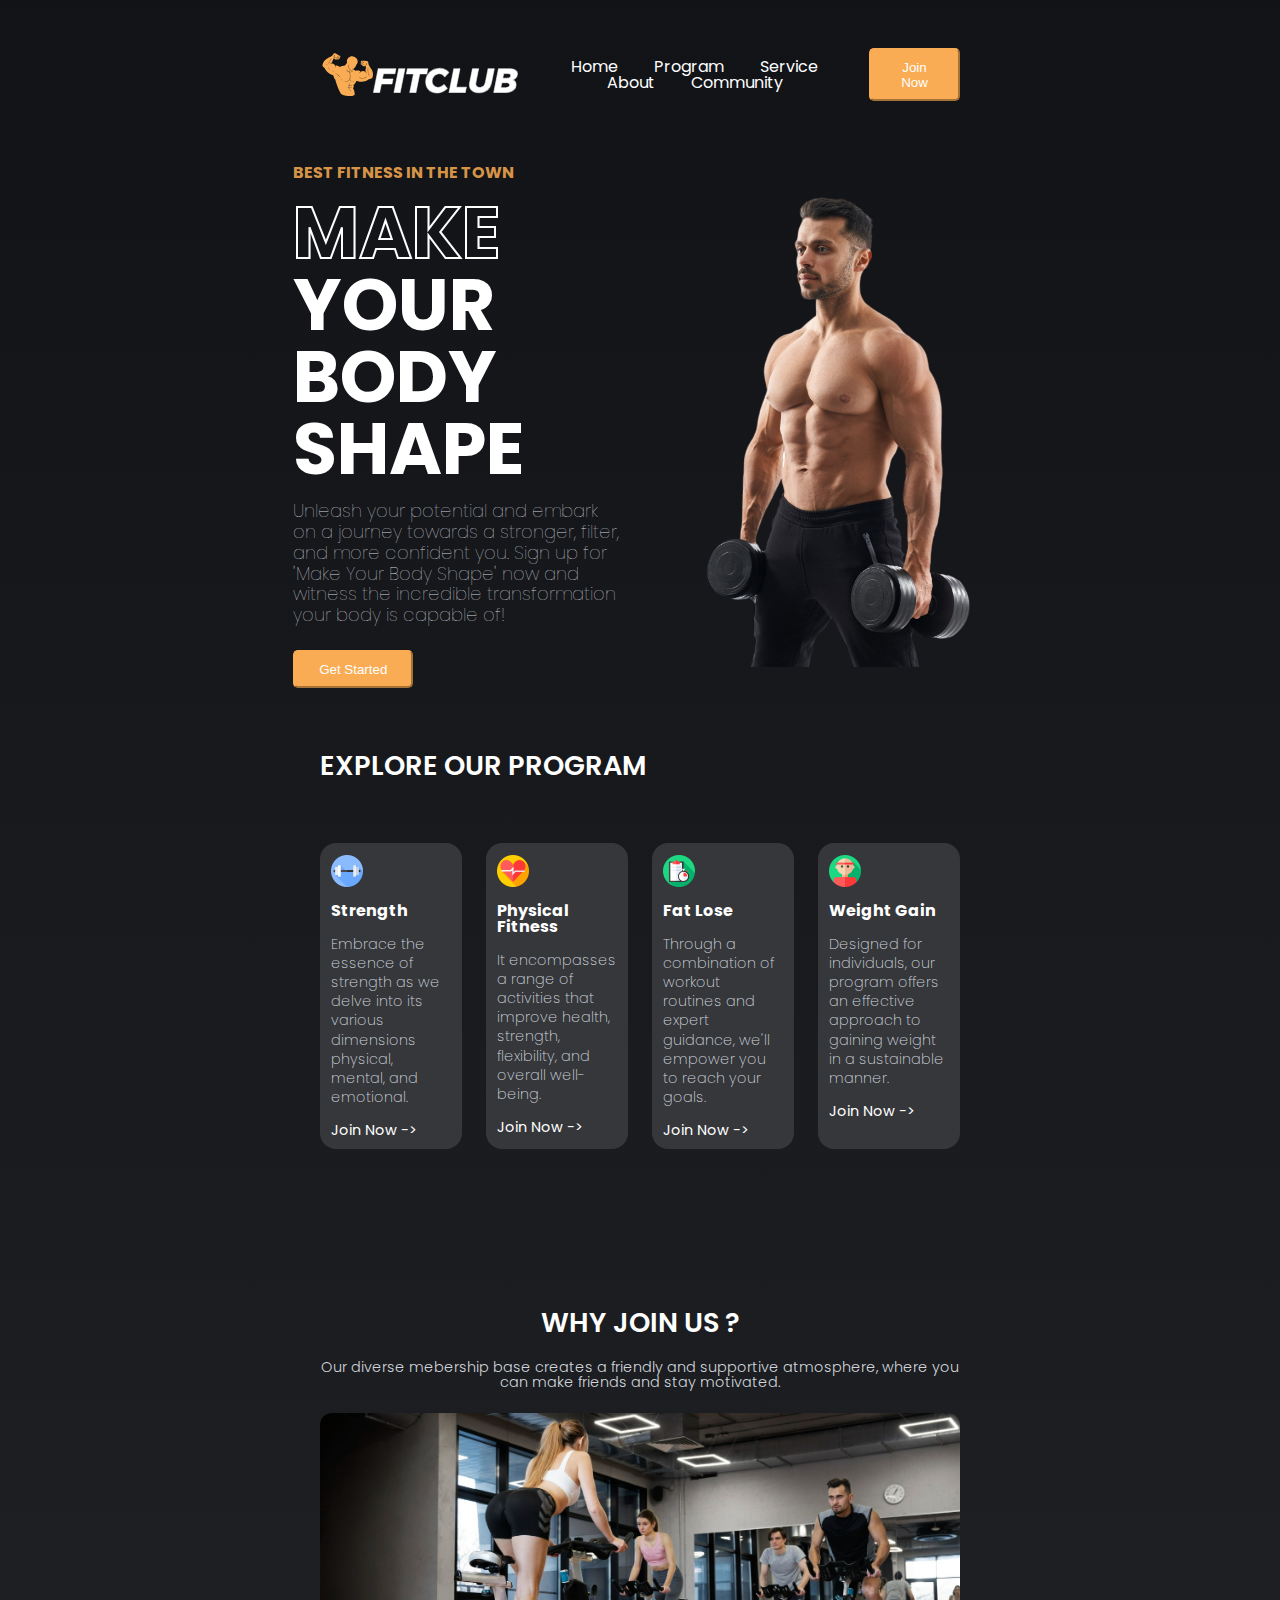
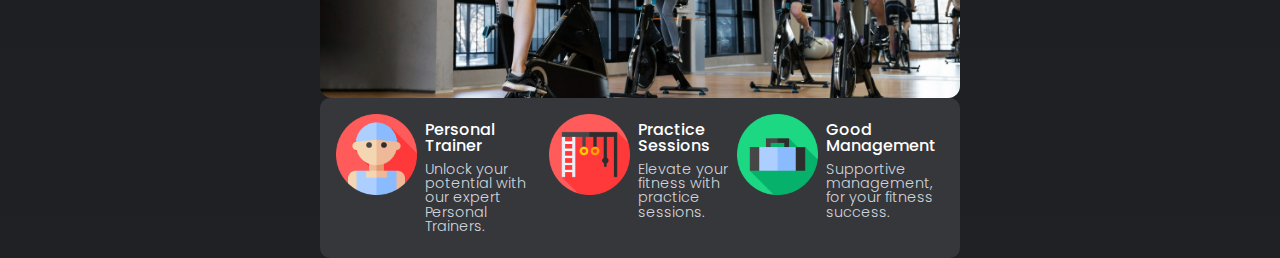
==== index.html @ cb07f909 "First Commit" ====
<!DOCTYPE html>
<html lang="pt-BR">
<head>
    <meta charset="UTF-8">
    <meta name="viewport" content="width=device-width, initial-scale=1.0">
    <title>FitClub</title>
    <link rel="stylesheet" href="style.css">
</head>
<body>
    <header class="cabecalho">

        <img src="./assets/logo.png" alt="logo" class="cabecalho__logo">
        <nav class="cabecalho__itens">
            <a href="#" class="cabecalho__itens__link">Home</a>
            <a href="#" class="cabecalho__itens__link">Program</a>
            <a href="#" class="cabecalho__itens__link">Service</a>
            <a href="#" class="cabecalho__itens__link">About</a>
            <a href="#" class="cabecalho__itens__link">Community</a>
        </nav>
        <button class="botao">Join Now</button>
    </header>
    <main class="conteudo">
        <section class="conteudo__principal">
            <div class="conteudo__principal__texto">
                <div class="conteudo__principal__texto__estilo">
                    <p id="texto__intro">BEST FITNESS IN THE TOWN</p>
                    <h1 id="texto__titulo"><strong>MAKE</strong> YOUR BODY SHAPE</h1>
                    <p id="texto__comum">Unleash your potential and embark on a journey towards a stronger,
                        filter, and more confident you. Sign up for 'Make Your Body Shape' now and witness the incredible transformation your body is capable of!
                    </p>
                </div>
                <button class="botao">Get Started</button>
            </div>
            <img src="./assets/header.png" alt="Atleta da FitClub" class="img__rapaz__halter">
        </section>
        
        <section class="conteudo__secundario">
            <h2>EXPLORE OUR PROGRAM</h2>
            <div class="conteudo__secundario__cards">
                <div class="conteudo__secundario__cards_div">
                    <img src="./assets/peso.png" alt="Supino Img" class="cards__imagens">
                    <p class="conteudo__titulo__card">
                        Strength
                    </p>
                    <p class="conteudo__texto__card">
                        Embrace the essence of strength as we delve into its various dimensions physical, mental, and emotional.
                    </p>
                    <p class="conteudo__texto__card__link">
                        Join Now ->
                    </p>
                </div>

                <div class="conteudo__secundario__cards_div">
                    <img src="./assets/coracao.png" alt="Cardio img" class="cards__imagens">
                    <p class="conteudo__titulo__card">
                        Physical Fitness
                    </p>
                    <p class="conteudo__texto__card">
                        It encompasses a range of activities that improve health, strength, flexibility, and overall well-being.
                    </p>
                    <p class="conteudo__texto__card__link">
                        Join Now ->
                    </p>
                </div>

                <div class="conteudo__secundario__cards_div">
                    <img src="./assets/treinamento.png" class="cards__imagens">
                    <p class="conteudo__titulo__card">
                        Fat Lose
                    </p>
                    <p class="conteudo__texto__card">
                        Through a combination of workout routines and expert guidance, we'll empower you to reach your goals.
                    </p>
                    <p class="conteudo__texto__card__link">
                        Join Now ->
                    </p> 
                </div>

                <div class="conteudo__secundario__cards_div">
                    <img src="./assets/atleta.png" class="cards__imagens">
                    <p class="conteudo__titulo__card">
                        Weight Gain
                    </p>
                    <p class="conteudo__texto__card">
                        Designed for individuals, our program offers an effective approach to gaining weight in a sustainable manner.
                    </p>
                    <p class="conteudo__texto__card__link">
                        Join Now ->
                    </p> 
                </div>
            </div>
        </section>

        <section class="conteudo__terciario">
            <div class="conteudo__terciario__secao1">
                <h3 id="conteudo__terciario__titulo">WHY JOIN US ?</h3>
                <p class="conteudo__terciario__texto">Our diverse mebership base creates a friendly and supportive atmosphere, where you can make friends and stay motivated.</p>
                <img src="./assets/join.jpg" alt="Imagem da academia" class="img__academia">
            </div>
            <div class="conteudo__terciario__secao2">
                
                
                <img src="./assets/profissional.png" class="conteudo__terciario__img">
                <span class="conteudo__terciario__subsecao">
                    <p class="conteudo__terciario__subtitulo">Personal Trainer</p>
                    <p class="conteudo__terciario__texto">Unlock your potential with our expert Personal Trainers.</p>
                </span>
                
                <img src="./assets/escalar.png"  class="conteudo__terciario__img">
                <span class="conteudo__terciario__subsecao">
                    <p class="conteudo__terciario__subtitulo">Practice Sessions</p>
                    <p class="conteudo__terciario__texto">Elevate your fitness with practice sessions.</p>
                </span>

                <img src="./assets/mochila.png"  class="conteudo__terciario__img">
                <span class="conteudo__terciario__subsecao">
                    <p class="conteudo__terciario__subtitulo">Good Management</p>
                    <p class="conteudo__terciario__texto">Supportive management, for your fitness success.</p>
                </span>
            </div>
        </section>
    </main>
    <footer></footer>
</body>
</html>
---- style.css ----
@import url(reset.css);
@import url('https://fonts.googleapis.com/css2?family=Poppins:wght@400;500;600;700&display=swap');

:root{
    --a:#d1d5db;
    --b:#ffffff;
    --c:#d79447;
    --d:#f9ac54;
    --e:#35373b;
    --f:#1f2125;
    --g:#111317;
}

.cabecalho {
    display: flex;
    align-items: center;
    text-align: center;
    justify-content: space-between;

    margin-top: 3rem;
}

.cabecalho__itens a{
    text-decoration: none;
}

.cabecalho__itens__link{
    color: #ffffff;
    padding: 1rem;
    text-align: center;
}

.botao {
    background:var(--d);
    padding: 0.6rem 1.5rem;
    color: var(--b);

    border-radius: 5px;
    border-color: var(--d);
    box-shadow: none;
}

.botao:hover {
    background: var(--c);
    cursor: pointer;
}

body {
    background: linear-gradient(#111317, #1f2125);
    background-repeat: no-repeat;
    margin: 0 20rem ;
    font-family: 'Poppins', sans-serif;
}

.conteudo__principal {
    margin-top: 10%;

    display: flex;
    align-items: center;
    justify-content:center;
}

#texto__intro{
    color: var(--c);
    font-weight: 700;
}

#texto__titulo {
    margin-right: 10rem;
    color:var(--b);
    font-weight: 700;
    font-size: 8vh;
}

#texto__comum {
    color:var(--a);

    font-size: 2vh;
    font-weight: 100;
    margin-right: 4rem;
    text-align: left;
    line-height: 1.3rem;

}

.conteudo__principal__texto__estilo {
    display: flex;
    flex-direction: column;
    gap:1rem;
    margin-bottom: 1.5rem;
}

.img__rapaz__halter{
    height: 30rem;
}

strong {
    color: transparent;
    -webkit-text-stroke-color: var(--b);
    -webkit-text-stroke-width: 2px;
}

.conteudo__secundario {
    margin-top: 10%;
}

h2 {
    color: var(--b);
    font-weight: 600;
    font-size: 1.7rem;
    margin-bottom: 4rem;
}

.conteudo__secundario__cards {
    color: var(--b);
    display: grid;
    grid-template-columns: repeat(4, 1fr);
    /*
    grid-template-columns: 25% 25% 25% 25%;*/
    gap: 1.5rem;

    
    margin-bottom: 10rem;
}

.conteudo__secundario__cards_div {
    background: var(--e);
    border-radius: 1rem;
    padding: 0.7rem;

    display: flex;
    flex-direction: column;
    justify-content: left;
    text-align: left;
    gap: 1rem;
}

.conteudo__titulo__card {
    font-weight: 700;
}

.conteudo__texto__card {
    font-weight: 200;
    color: var(--a);
    font-size: 0.9rem;

    line-height: 1.2rem;
}

.conteudo__texto__card__link {
    color: var(--b);
    font-weight: 400;
    font-size: 0.9rem;
}

.cards__imagens {
    height: 2rem;
    width: 2rem;
}

.conteudo__secundario__cards_div:hover {
    border: 2px solid var(--d);
}

.conteudo__texto__card__link:hover {
    color: var(--d);
    cursor: pointer;
}

.conteudo__terciario__secao1 {
    display: flex;
    flex-direction: column;
    align-items: center;
    text-align: center;
    gap: 1.5rem;
}

#conteudo__terciario__titulo {
    color: var(--b);
    font-weight: 600;
    font-size: 1.7rem;
}

.conteudo__terciario__texto {
    color: var(--a);
    font-weight: 300;
    font-size: 0.9rem;
}

.img__academia {
    max-width: 100%;
    border-radius: 12px;
}

.conteudo__terciario__subtitulo {
    font-weight: 500;
    color: var(--b);
}

.conteudo__terciario__secao2 {
    background: var(--e);
    padding: 1rem;
    border-radius: 10px;
    display: flex;
}

.conteudo__terciario__subsecao {
    display: flex;
    flex-direction: column;
    gap: 0.5rem;
    margin: 0.5rem;
}

.conteudo__terciario__img {
    height: 9vh;
    width: 9vh;

}
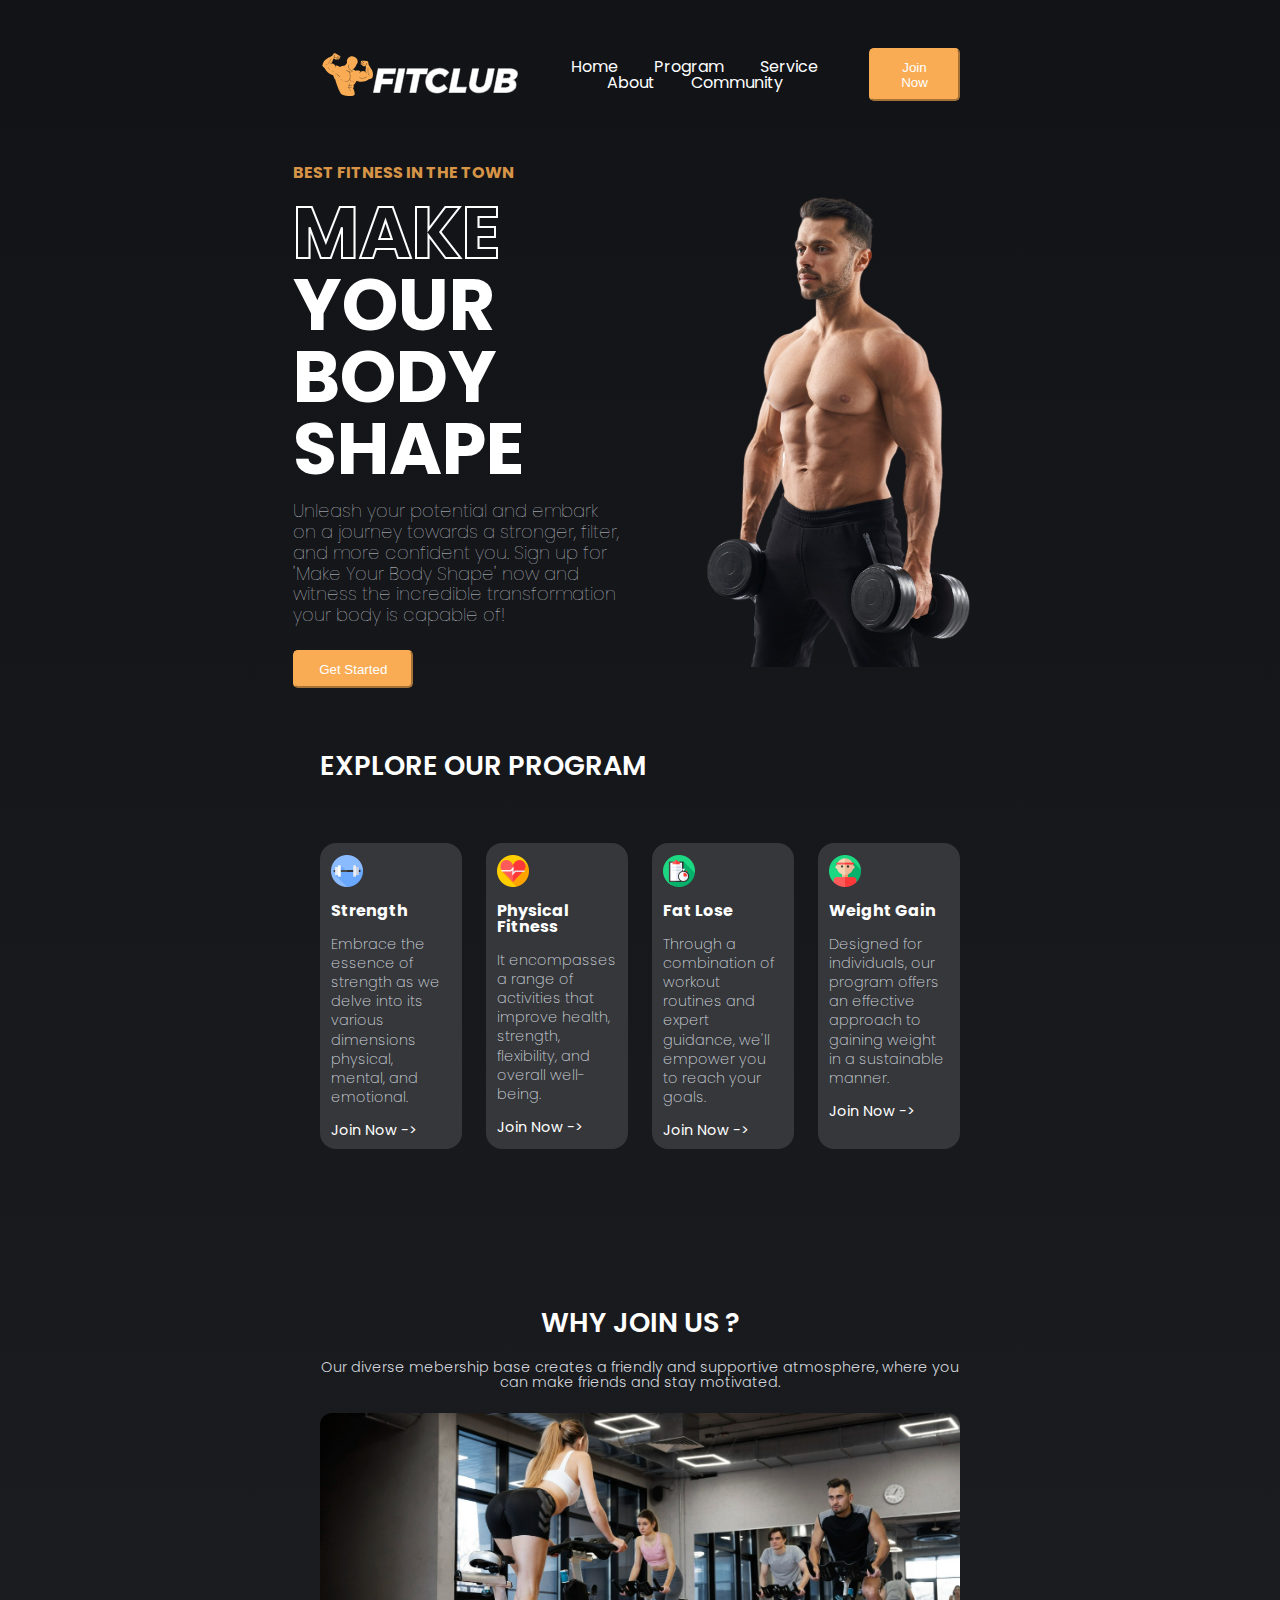
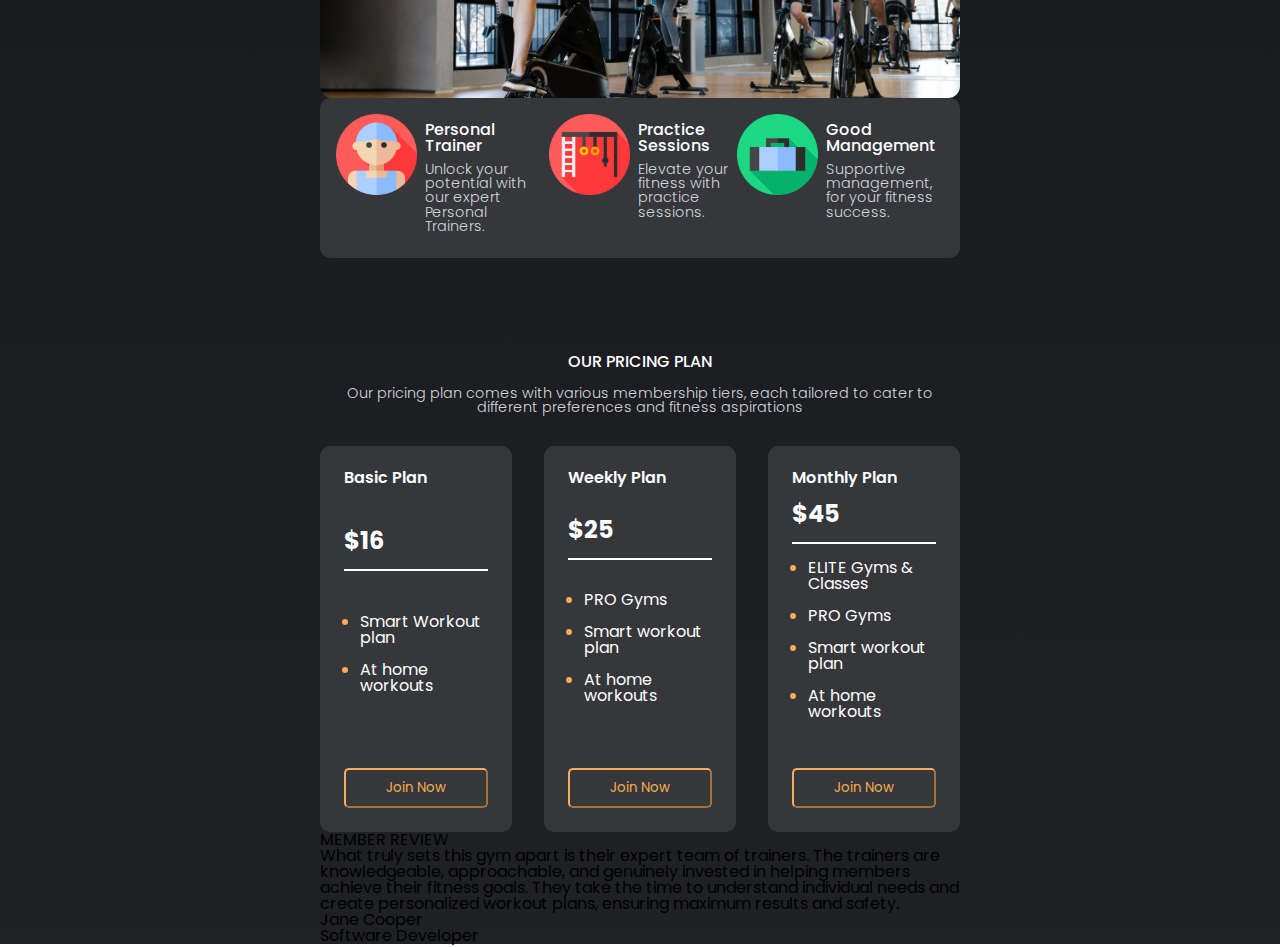
==== commit cf3f7fb4: "Criação do conteúdo quartenário" ====
--- a/index.html
+++ b/index.html
@@ -119,6 +119,59 @@
                 </span>
             </div>
         </section>
+
+        <section class="conteudo__quartenario">
+            <div class="conteudo__quartenario__secao">
+                <h4 id="conteudo__quartenario__subtitulo">OUR PRICING PLAN</h4>
+                <p class="conteudo__terciario__texto">Our pricing plan comes with various membership tiers, each tailored to cater to different preferences and fitness aspirations</p>
+            </div>
+            <div class="conteudo__quartenario__cards">
+                <span class="quartenario__cards">
+                    <p class="quartenario__cards__titulo">Basic Plan</p>
+                    <p class="quartenario__cards__valor">$16</p>
+                    <ul class="quartenario__cards__lista">
+                        <li>Smart Workout plan</li>
+                        <li>At home workouts</li>
+                    </ul>
+                    <button class="botao__quartenario">Join Now</button>
+                </span>
+
+                <span class="quartenario__cards">
+                    <p class="quartenario__cards__titulo">Weekly Plan</p>
+                    <p class="quartenario__cards__valor">$25</p>
+                    
+                    <ul class="quartenario__cards__lista">
+                        <li>PRO Gyms</li>
+                        <li>Smart workout plan</li>
+                        <li>At home workouts</li>
+                    </ul>
+                    <button class="botao__quartenario">Join Now</button>
+                </span>
+
+                <span class="quartenario__cards">
+                    <p class="quartenario__cards__titulo">Monthly Plan</p>
+                    <p class="quartenario__cards__valor">$45</p>
+                    
+                    <ul class="quartenario__cards__lista">
+                        <li>ELITE Gyms & Classes</li>
+                        <li>PRO Gyms</li>
+                        <li>Smart workout plan</li>
+                        <li>At home workouts</li>
+                    </ul>
+                    <button class="botao__quartenario">Join Now</button>
+                </span>
+            </div>
+        </section>
+
+        <section class="conteudo__avaliacao">
+            <p class="conteudo__avaliacao__titulo">MEMBER REVIEW</p>
+            <p class='conteudo__avaliacao__texto'>What truly sets this gym apart is their expert team of trainers. The trainers are knowledgeable, approachable, and genuinely invested in helping members achieve their fitness goals. They take the time to understand individual needs and create personalized workout plans, ensuring maximum results and safety.</p>
+            <!--ESTRELAS-->
+            <div>
+                <p>Jane Cooper</p>
+                <p>Software Developer</p>
+            </div>
+        </section>
     </main>
     <footer></footer>
 </body>
--- a/style.css
+++ b/style.css
@@ -1,6 +1,10 @@
 @import url(reset.css);
 @import url('https://fonts.googleapis.com/css2?family=Poppins:wght@400;500;600;700&display=swap');
 
+* {
+    scrollbar-width: thin;
+    scrollbar-color: rgb(98, 98, 111) rgb(64, 60, 52);
+}
 :root{
     --a:#d1d5db;
     --b:#ffffff;
@@ -30,6 +34,10 @@
     text-align: center;
 }
 
+.cabecalho__itens__link:hover {
+    color: var(--d);
+}
+
 .botao {
     background:var(--d);
     padding: 0.6rem 1.5rem;
@@ -50,6 +58,7 @@
     background-repeat: no-repeat;
     margin: 0 20rem ;
     font-family: 'Poppins', sans-serif;
+
 }
 
 .conteudo__principal {
@@ -215,4 +224,94 @@
     height: 9vh;
     width: 9vh;
 
-}+}
+
+
+.conteudo__quartenario__secao {
+    display: flex;
+    flex-direction: column;
+    align-items: center;
+    text-align: center;
+    gap: 1rem;
+
+    margin: 6rem 0 2rem 0;
+
+    box-sizing: border-box;
+}
+
+#conteudo__quartenario__subtitulo {
+    font-weight: 500;
+    color: var(--b);
+}
+
+.conteudo__quartenario__cards {
+    color: var(--b);
+
+    display: grid;
+    grid-template-columns: repeat(3, 1fr);
+    gap: 2rem;
+}
+
+.quartenario__cards {
+    background: var(--e);
+    padding: 1.5rem;
+    border-radius: 10px;
+
+    display: flex;
+    flex-direction: column;
+    align-items: left;
+    text-align: left;
+    justify-content: space-between;
+    gap: 1rem;
+}
+
+.quartenario__cards__titulo {
+    font-weight: 600;
+}
+
+.quartenario__cards__valor {
+    font-size: 1.5rem;
+    font-weight: 700;
+
+    padding-bottom: 1rem;
+    border-bottom: 2px solid white;
+}
+
+.quartenario__cards__lista {
+    display: flex;
+    flex-direction: column;
+    gap: 1rem;
+    list-style-type: disc;
+    
+    margin-left: 1rem;
+    text-align: left;
+    
+}
+
+li::marker{
+    color: var(--d);
+}
+
+.quartenario__cards:hover{
+    border: 2px solid var(--d);
+}
+
+.botao__quartenario {
+    width: 100%;
+    background: transparent;
+    
+    border-color: var(--d);
+    padding: 0.5rem 1rem;
+
+    margin-top: 2rem;
+    border-radius: 5px;
+    color: var(--d);
+    font-family: 'Poppins', sans-serif;
+}
+
+.botao__quartenario {
+    cursor: pointer;
+    background: var(--e);
+}
+
+  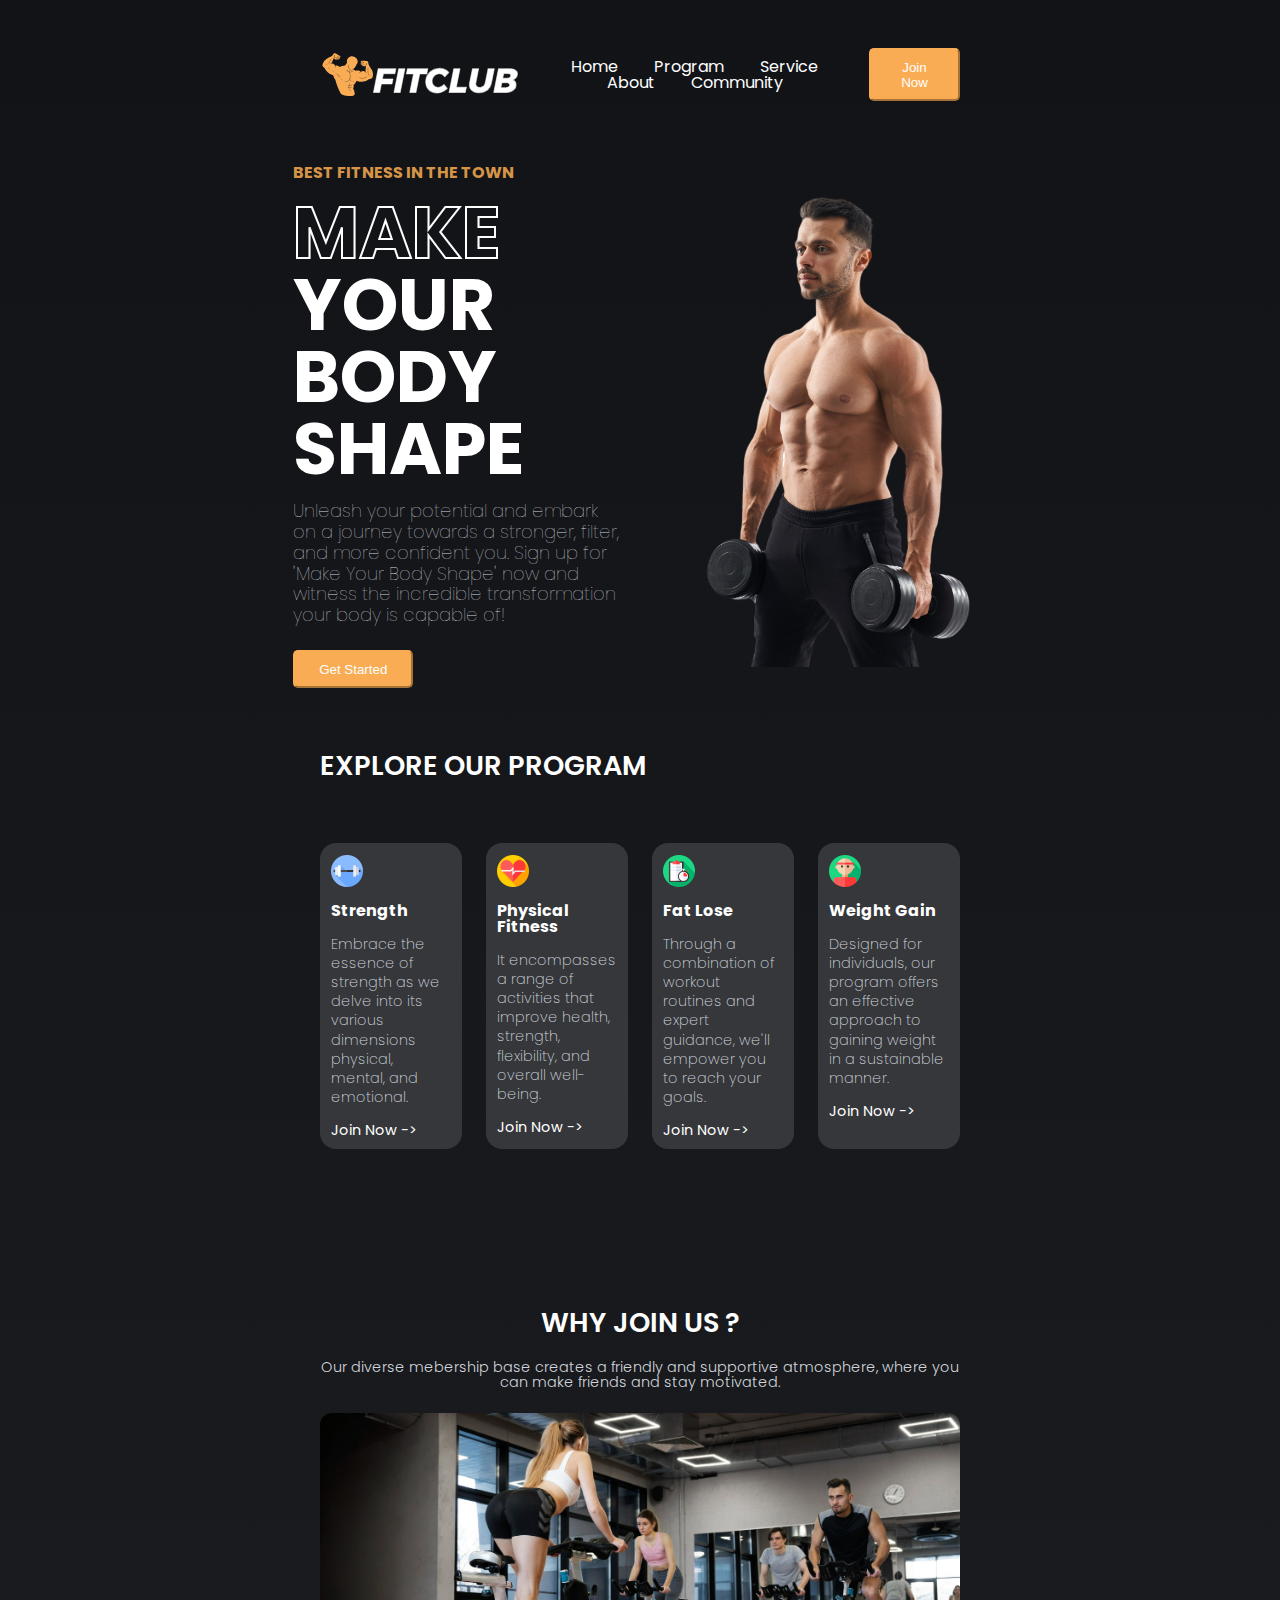
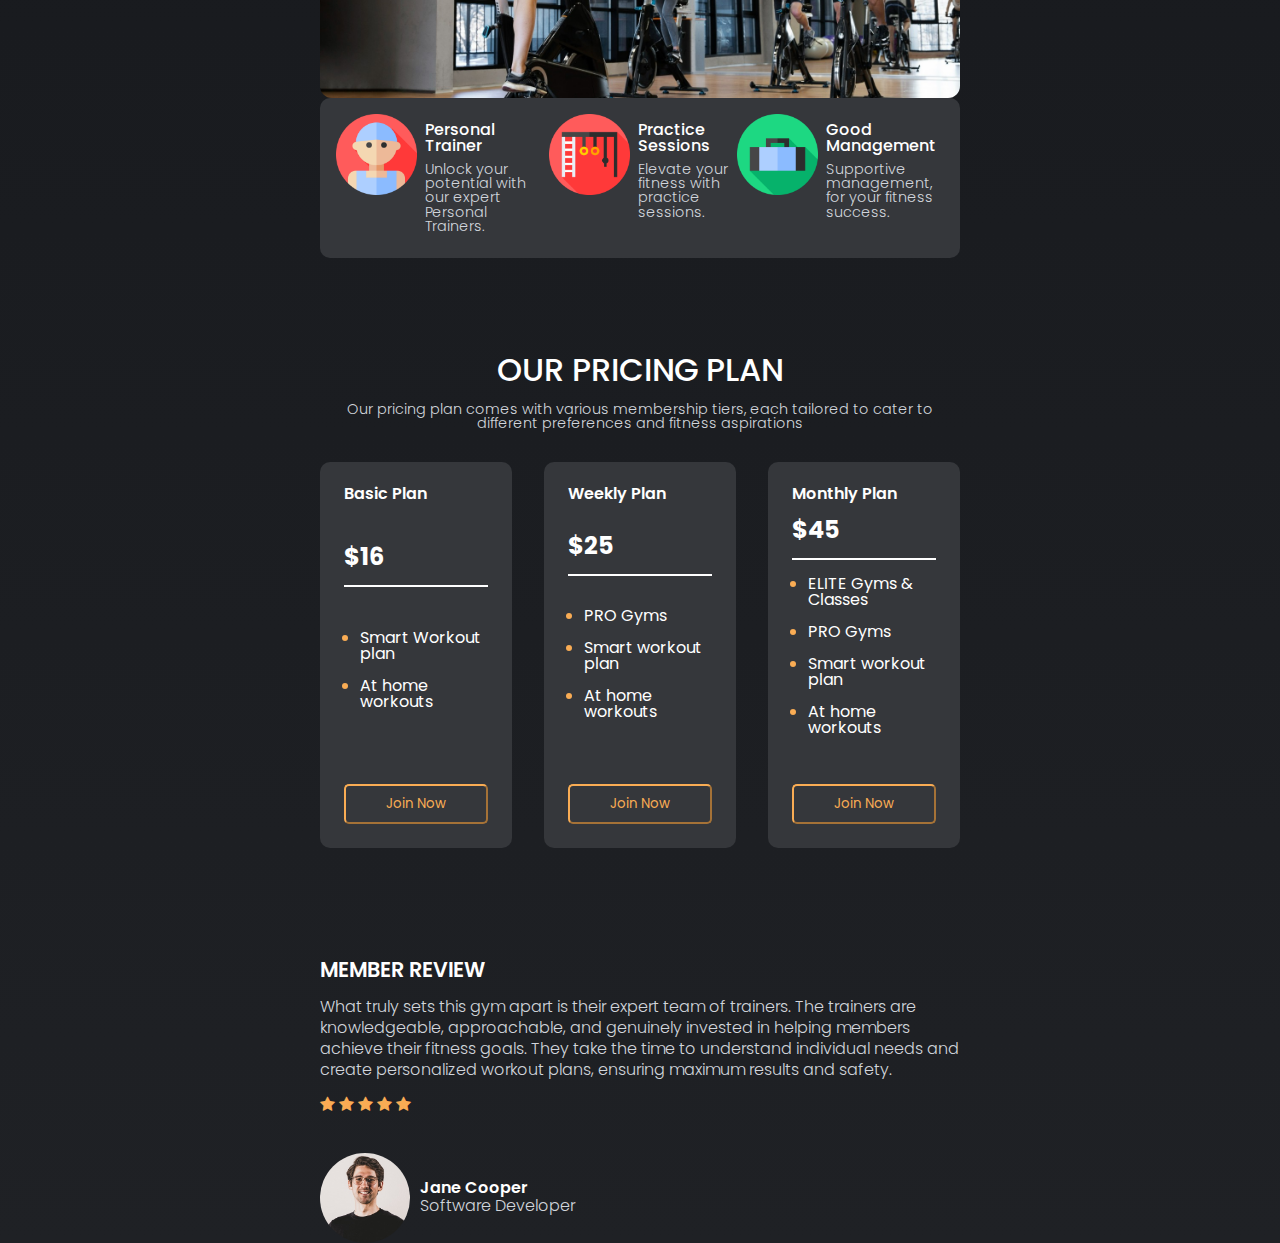
==== commit 177cfd48: "Adicionando a seção de Avaliação" ====
--- a/index.html
+++ b/index.html
@@ -5,6 +5,7 @@
     <meta name="viewport" content="width=device-width, initial-scale=1.0">
     <title>FitClub</title>
     <link rel="stylesheet" href="style.css">
+    <link rel="stylesheet" href="https://cdnjs.cloudflare.com/ajax/libs/font-awesome/4.7.0/css/font-awesome.min.css">
 </head>
 <body>
     <header class="cabecalho">
@@ -164,12 +165,23 @@
         </section>
 
         <section class="conteudo__avaliacao">
-            <p class="conteudo__avaliacao__titulo">MEMBER REVIEW</p>
+            <p id="conteudo__avaliacao__titulo">MEMBER REVIEW</p>
             <p class='conteudo__avaliacao__texto'>What truly sets this gym apart is their expert team of trainers. The trainers are knowledgeable, approachable, and genuinely invested in helping members achieve their fitness goals. They take the time to understand individual needs and create personalized workout plans, ensuring maximum results and safety.</p>
-            <!--ESTRELAS-->
             <div>
-                <p>Jane Cooper</p>
-                <p>Software Developer</p>
+                <span class="fa fa-star checked"></span>
+                <span class="fa fa-star checked"></span>
+                <span class="fa fa-star checked"></span>
+                <span class="fa fa-star checked"></span>
+                <span class="fa fa-star checked"></span>
+            </div>
+            <div class="conteudo__avaliacao__div">
+                <div class="circle">
+                    <img src="./assets/member.jpg" alt="Comentário de um membro" class="imagem__avaliacao">
+                  </div>
+                <span>
+                    <p id="usuario__avaliacao">Jane Cooper</p>
+                    <p class='conteudo__avaliacao__texto'>Software Developer</p>
+                </span>
             </div>
         </section>
     </main>
--- a/style.css
+++ b/style.css
@@ -242,6 +242,7 @@
 #conteudo__quartenario__subtitulo {
     font-weight: 500;
     color: var(--b);
+    font-size: 2rem;
 }
 
 .conteudo__quartenario__cards {
@@ -314,4 +315,56 @@
     background: var(--e);
 }
 
-  +.conteudo__avaliacao {
+    display: flex;
+    flex-direction: column;
+    align-items: left;
+    
+    gap: 1rem;
+
+    margin-top: 7rem;
+}
+
+#conteudo__avaliacao__titulo {
+    color: var(--b);
+    font-weight: 600;
+    font-size: 1.3rem;
+}
+
+.conteudo__avaliacao__texto {
+    color: var(--a);
+    font-weight: 300;
+    line-height: 1.3rem;
+}
+
+.conteudo__avaliacao__div {
+    display: flex;
+    align-items: center;
+    gap: 10px;
+
+    margin-top: 1.5rem;
+}
+
+.circle {
+    border-radius: 50%;
+    width: 10vh;
+    height: 10vh;
+    overflow: hidden;
+    position: relative;
+  }
+  
+.circle img {
+    position: absolute;
+    bottom: 0;
+    width: 100%;
+  }
+
+#usuario__avaliacao {
+    font-weight: 600;
+    color: var(--b);
+  }
+
+.checked {
+    color: var(--d);
+    
+  }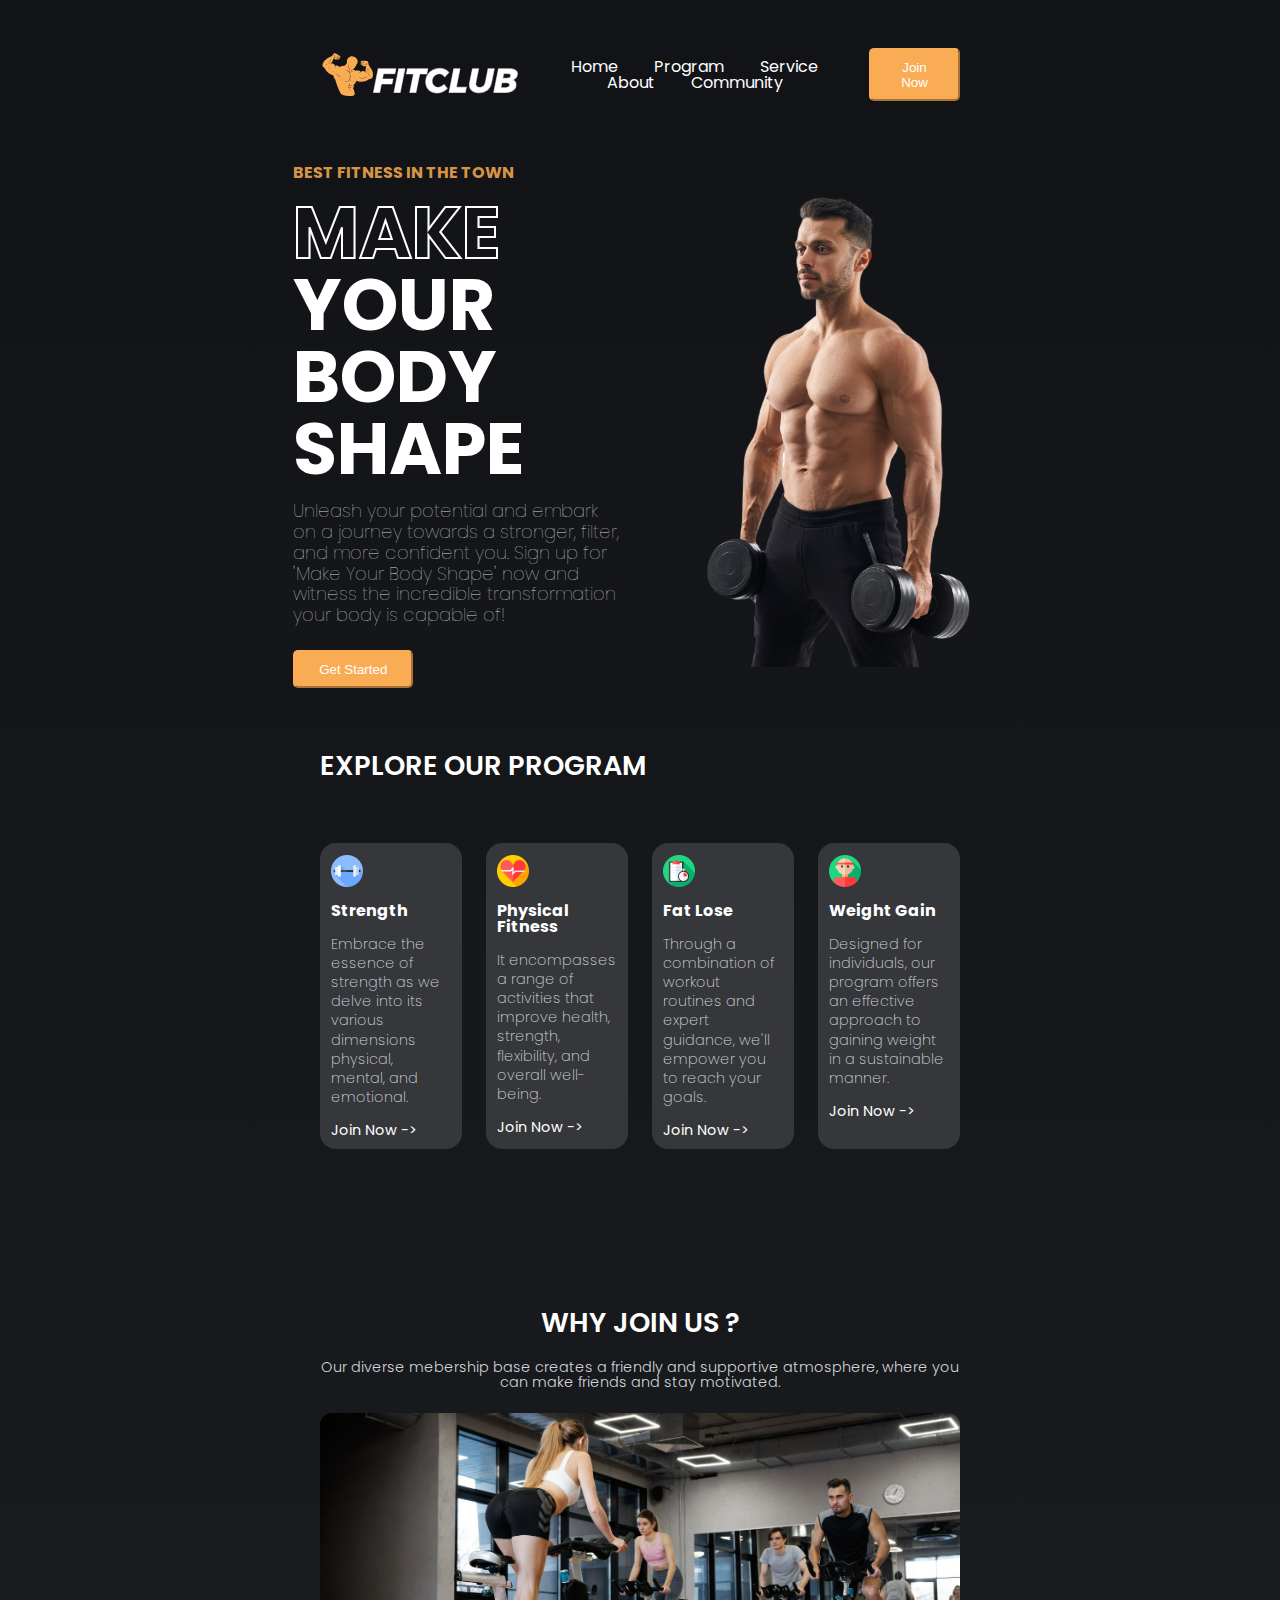
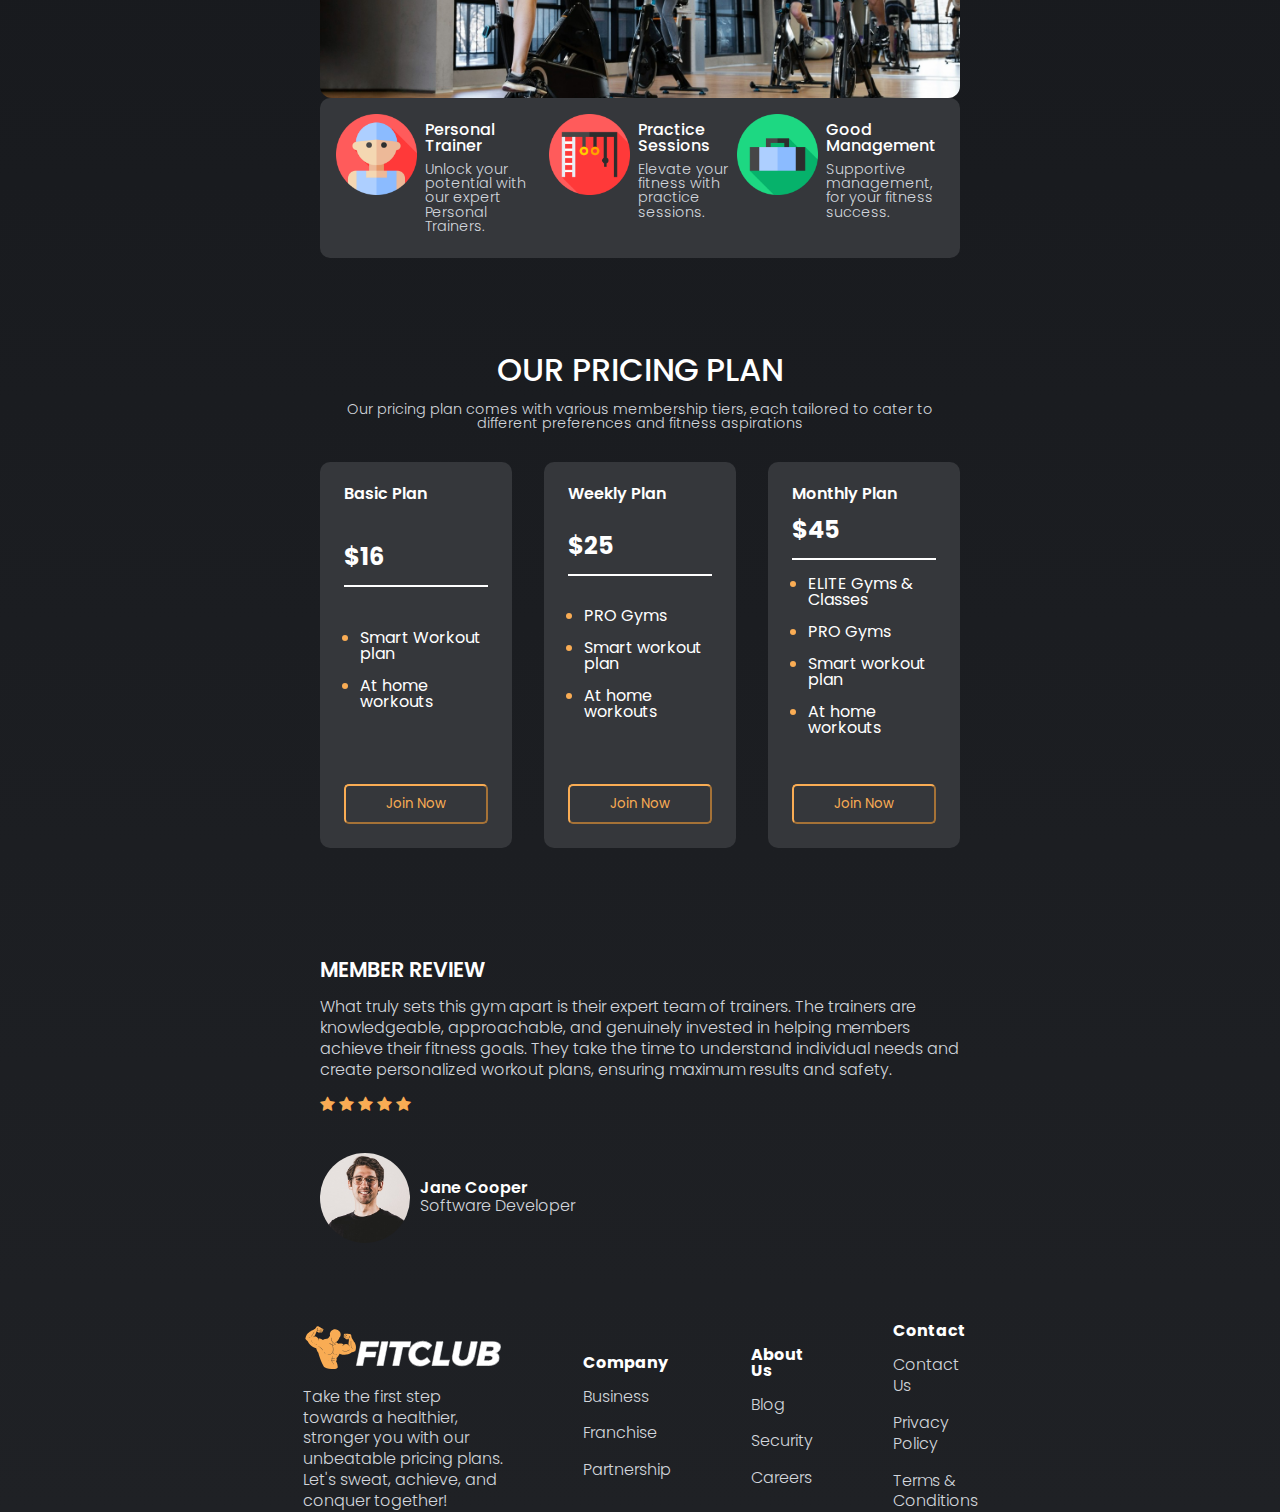
==== commit 21b3245c: "Criação do rodapé" ====
--- a/index.html
+++ b/index.html
@@ -185,6 +185,35 @@
             </div>
         </section>
     </main>
-    <footer></footer>
+    <footer class="rodape">
+        <div class="rodape__secao">
+            <img src="./assets/logo.png" alt="Logo da FitClub">
+            <p class="rodape__texto">Take the first step towards a healthier, stronger you with our unbeatable pricing plans. Let's sweat, achieve, and conquer together!</p>
+        </div>
+        <div class="rodape__secao">
+            <p class="rodape__titulo">Company</p>
+            <nav class="rodape__texto">
+                <a href="#">Business</a>
+                <a href="#">Franchise</a>
+                <a href="#">Partnership</a>
+            </nav>
+        </div>
+        <div class="rodape__secao">
+            <p class="rodape__titulo">About Us</p>
+            <nav class="rodape__texto">
+                <a href="#">Blog</a>
+                <a href="#">Security</a>
+                <a href="#">Careers</a>
+            </nav>
+        </div>
+        <div class="rodape__secao">
+            <p class="rodape__titulo">Contact</p>
+            <nav class="rodape__texto">
+                <a href="#">Contact Us</a>
+                <a href="#">Privacy Policy</a>
+                <a href="#">Terms & Conditions</a>
+            </nav>
+        </div>
+    </footer>
 </body>
 </html>--- a/style.css
+++ b/style.css
@@ -367,4 +367,43 @@
 .checked {
     color: var(--d);
     
-  }+  }
+
+
+.rodape {
+    margin-top: 5rem;
+    width: 100%;
+    
+    display: grid;
+    grid-template-columns: repeat(4, 1fr);
+    align-items: center;
+    justify-content: center;
+    gap: 5rem;
+}
+
+.rodape__secao {
+    display: flex;
+    flex-direction: column;
+    gap: 1rem;
+}
+
+.rodape__titulo {
+    color: var(--b);
+    font-weight: 700;
+}
+
+.rodape__texto {
+    color: var(--a);
+    font-weight: 300;
+    line-height: 1.3rem;
+
+    display: flex;
+    flex-direction: column;
+    gap: 1rem;
+}
+
+.rodape__texto a {
+    text-decoration: none;
+    color: var(--a);
+    font-weight: 300;
+}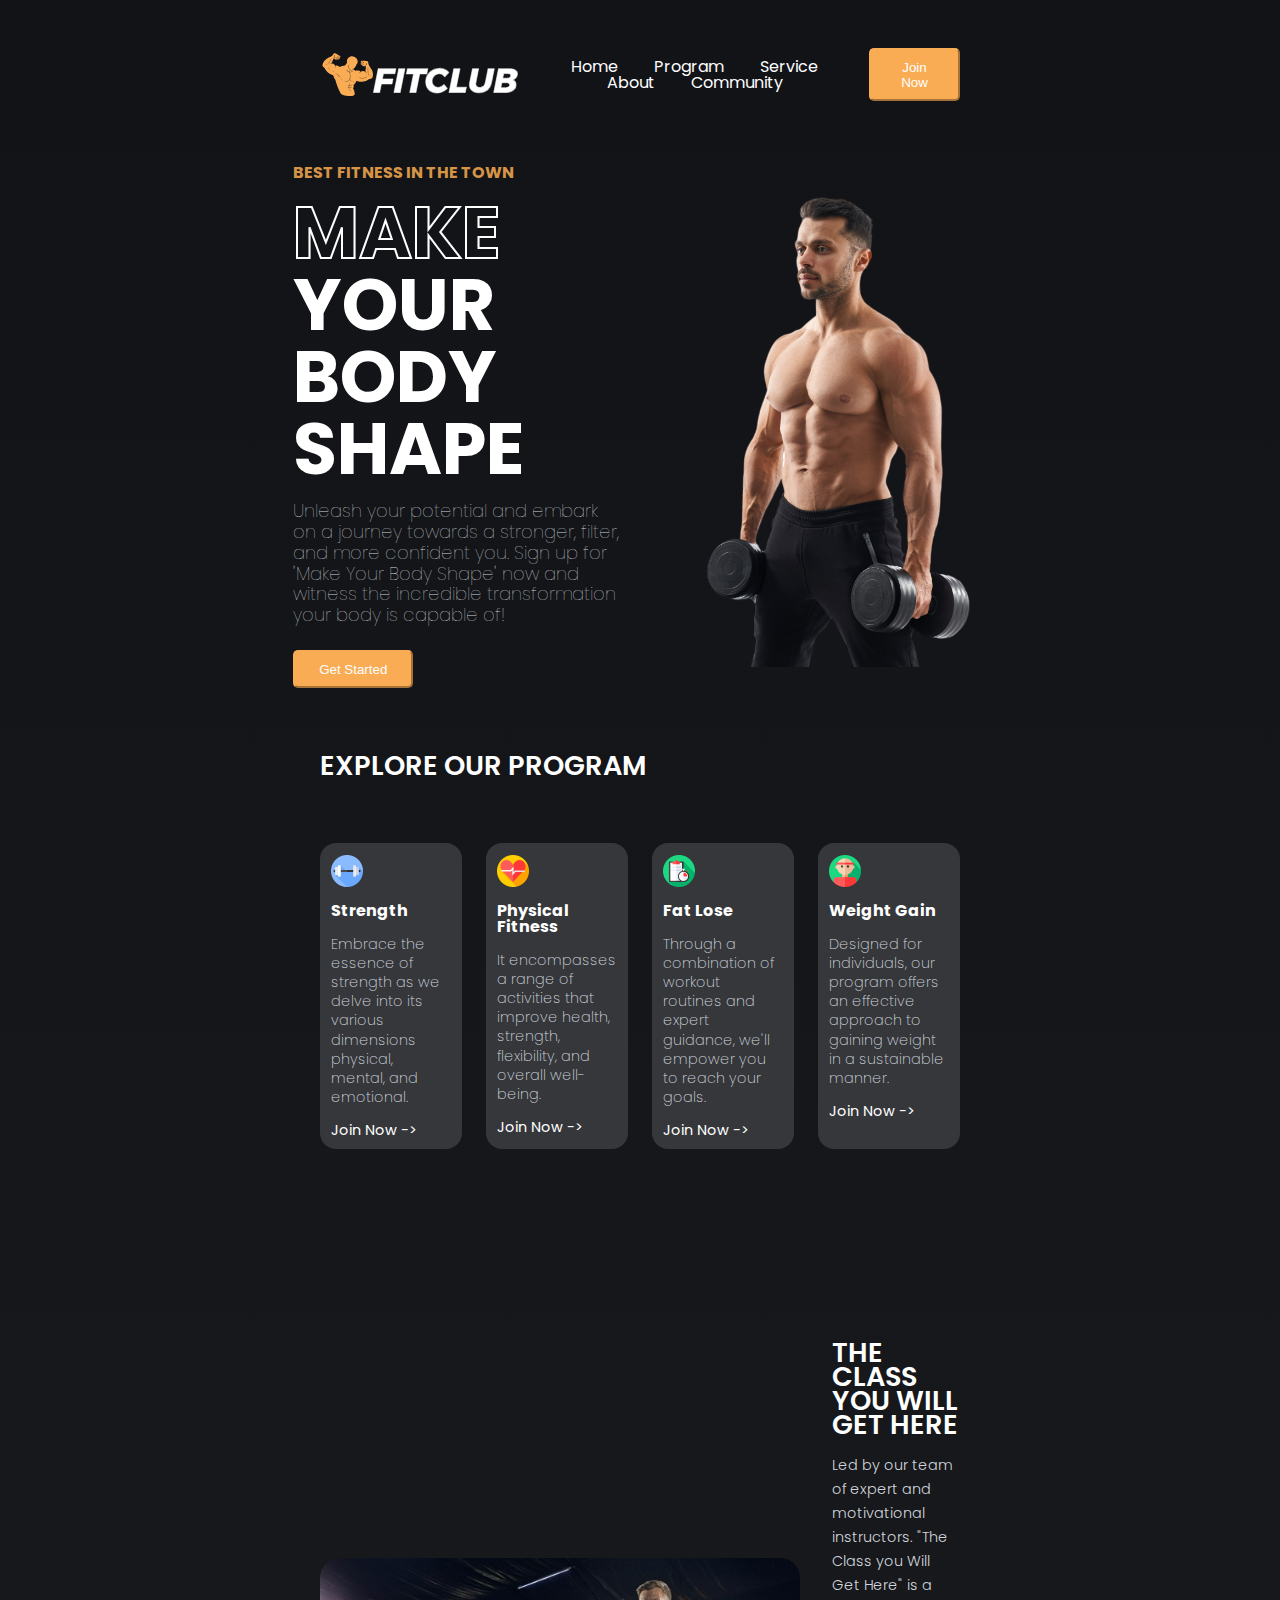
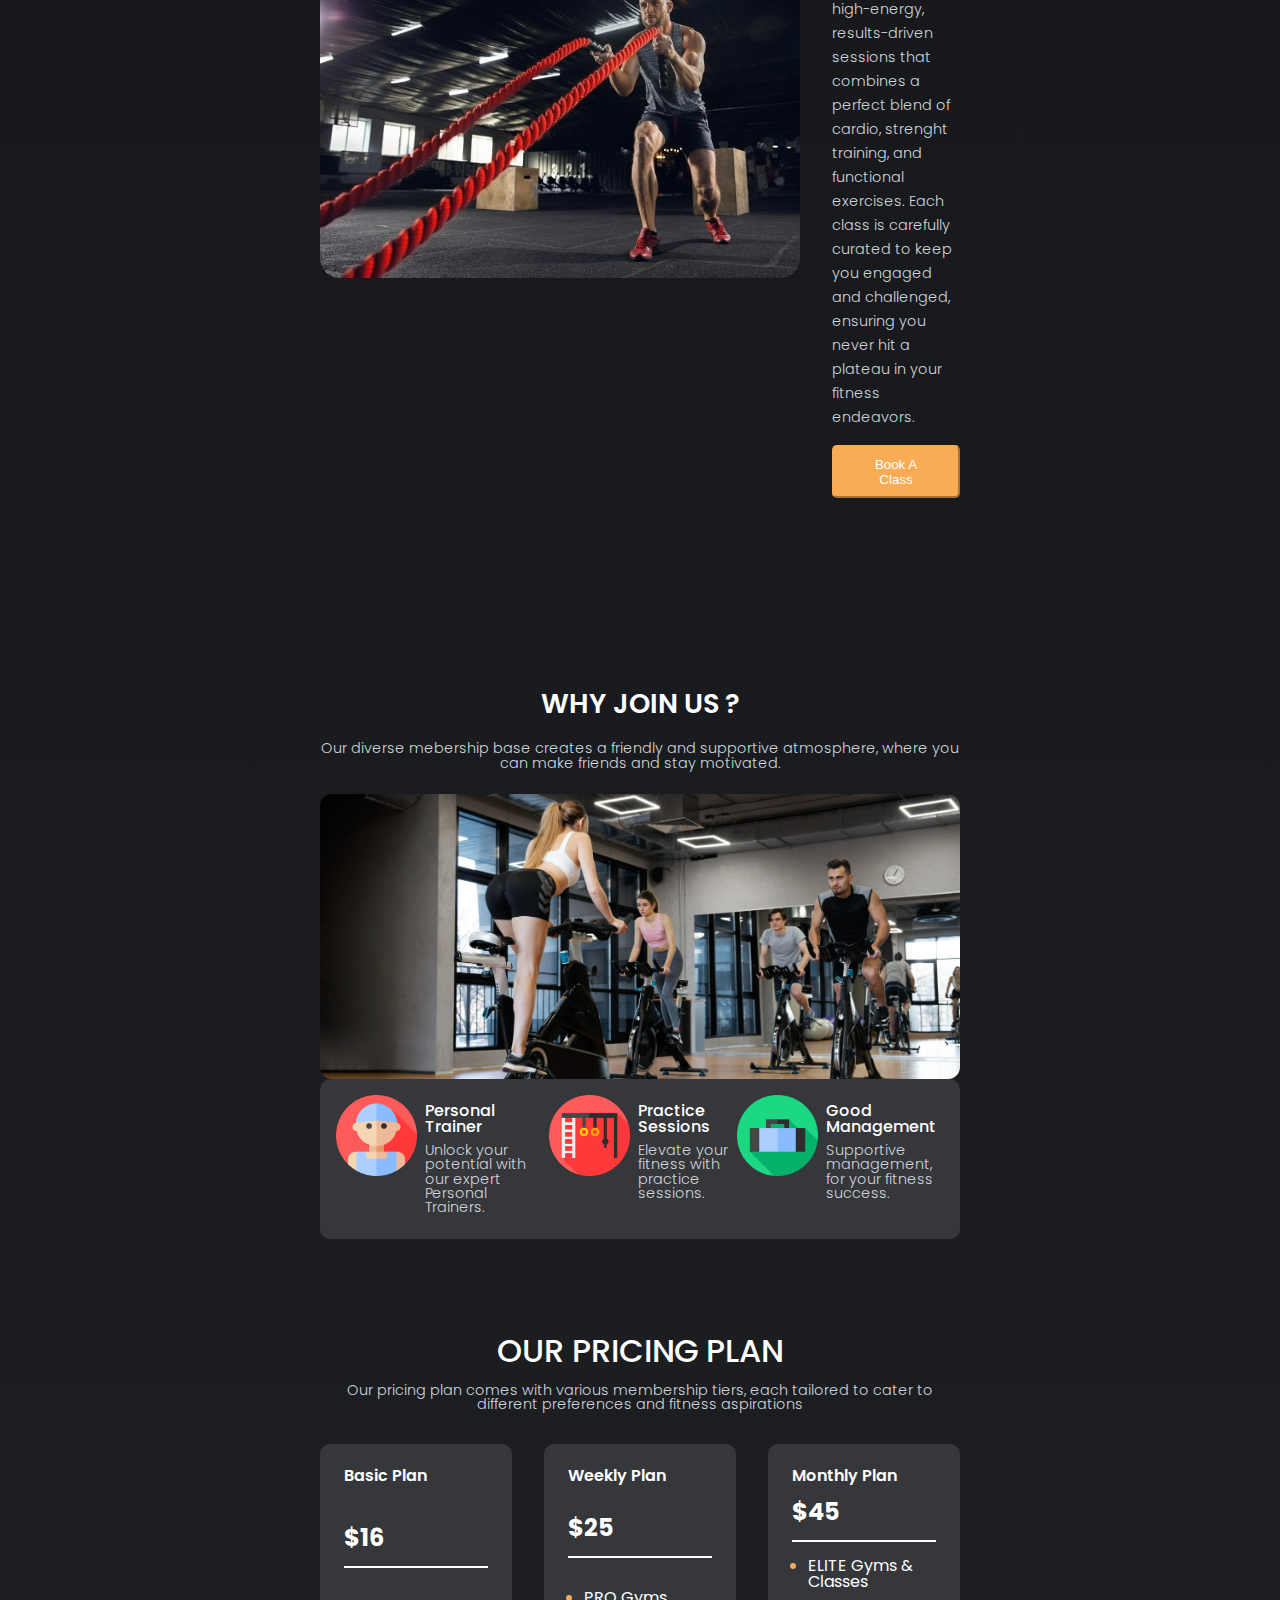
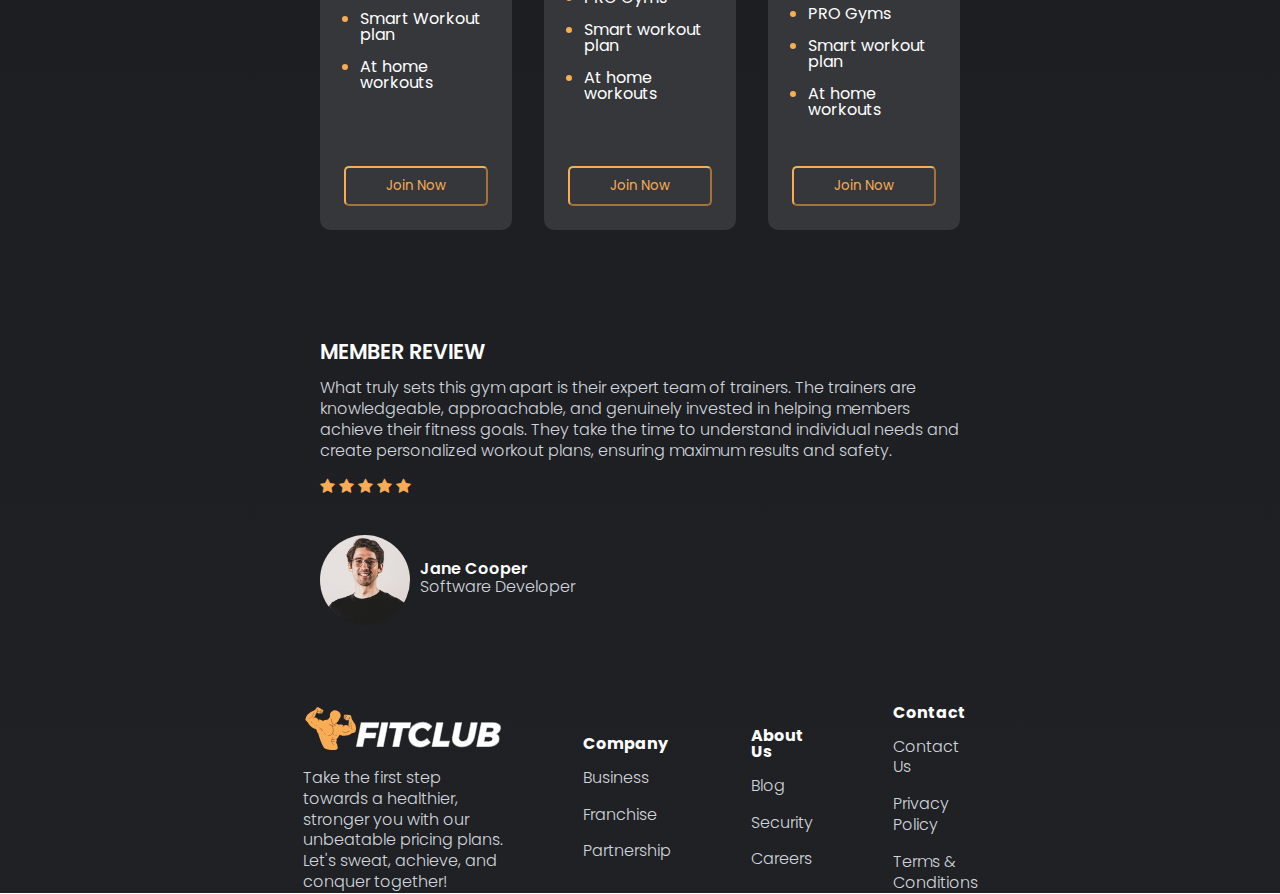
==== commit db80c404: "Adicionando mais uma seção" ====
--- a/index.html
+++ b/index.html
@@ -92,9 +92,21 @@
             </div>
         </section>
 
+        <section class="conteudo__secao__3">
+            <div>
+                <img src="./assets/class-1.jpg" alt="Rapaz Treinando" class="img__secao__3">
+            </div>
+            <div class="conteudo__secao__3__texto">
+                <p class="conteudo__terciario__titulo">THE CLASS YOU WILL GET HERE</p>
+                <p class="conteudo__terciario__texto">Led by our team of expert and motivational instructors. "The Class you Will Get Here" is a high-energy, results-driven sessions that combines a perfect blend of cardio, strenght training, and functional exercises. Each class is carefully curated to keep you engaged and challenged, ensuring you never hit a plateau in your fitness endeavors.</p>
+                <button class="botao secao">Book A Class</button>
+            </div>
+
+        </section>
+
         <section class="conteudo__terciario">
             <div class="conteudo__terciario__secao1">
-                <h3 id="conteudo__terciario__titulo">WHY JOIN US ?</h3>
+                <h3 class="conteudo__terciario__titulo">WHY JOIN US ?</h3>
                 <p class="conteudo__terciario__texto">Our diverse mebership base creates a friendly and supportive atmosphere, where you can make friends and stay motivated.</p>
                 <img src="./assets/join.jpg" alt="Imagem da academia" class="img__academia">
             </div>
--- a/style.css
+++ b/style.css
@@ -32,10 +32,23 @@
     color: #ffffff;
     padding: 1rem;
     text-align: center;
-}
-
-.cabecalho__itens__link:hover {
-    color: var(--d);
+
+    position: relative;
+}
+
+.cabecalho__itens__link::after {
+    content: " ";
+    width: 0%;
+    height: 4px;
+    background-color: var(--c);
+    position: absolute;
+    bottom: 0;
+    left: 0;
+    transition: 0.5s ease-in-out;
+}
+
+.cabecalho__itens__link:hover::after {
+    width: 100%;
 }
 
 .botao {
@@ -184,7 +197,7 @@
     gap: 1.5rem;
 }
 
-#conteudo__terciario__titulo {
+.conteudo__terciario__titulo {
     color: var(--b);
     font-weight: 600;
     font-size: 1.7rem;
@@ -406,4 +419,27 @@
     text-decoration: none;
     color: var(--a);
     font-weight: 300;
-}+}
+
+.conteudo__secao__3 {
+    display: grid;
+    grid-template-columns: repeat(2, 1fr);
+    gap: 2rem;
+    align-items: center;
+
+    margin: 30% 0;
+}
+
+.img__secao__3 {
+    height: 20rem;
+    border-radius: 20px;
+}
+.conteudo__secao__3__texto {
+    display: flex;
+    flex-direction: column;
+    gap: 1rem;
+    justify-content: center;
+
+    line-height: 1.5rem;
+}
+
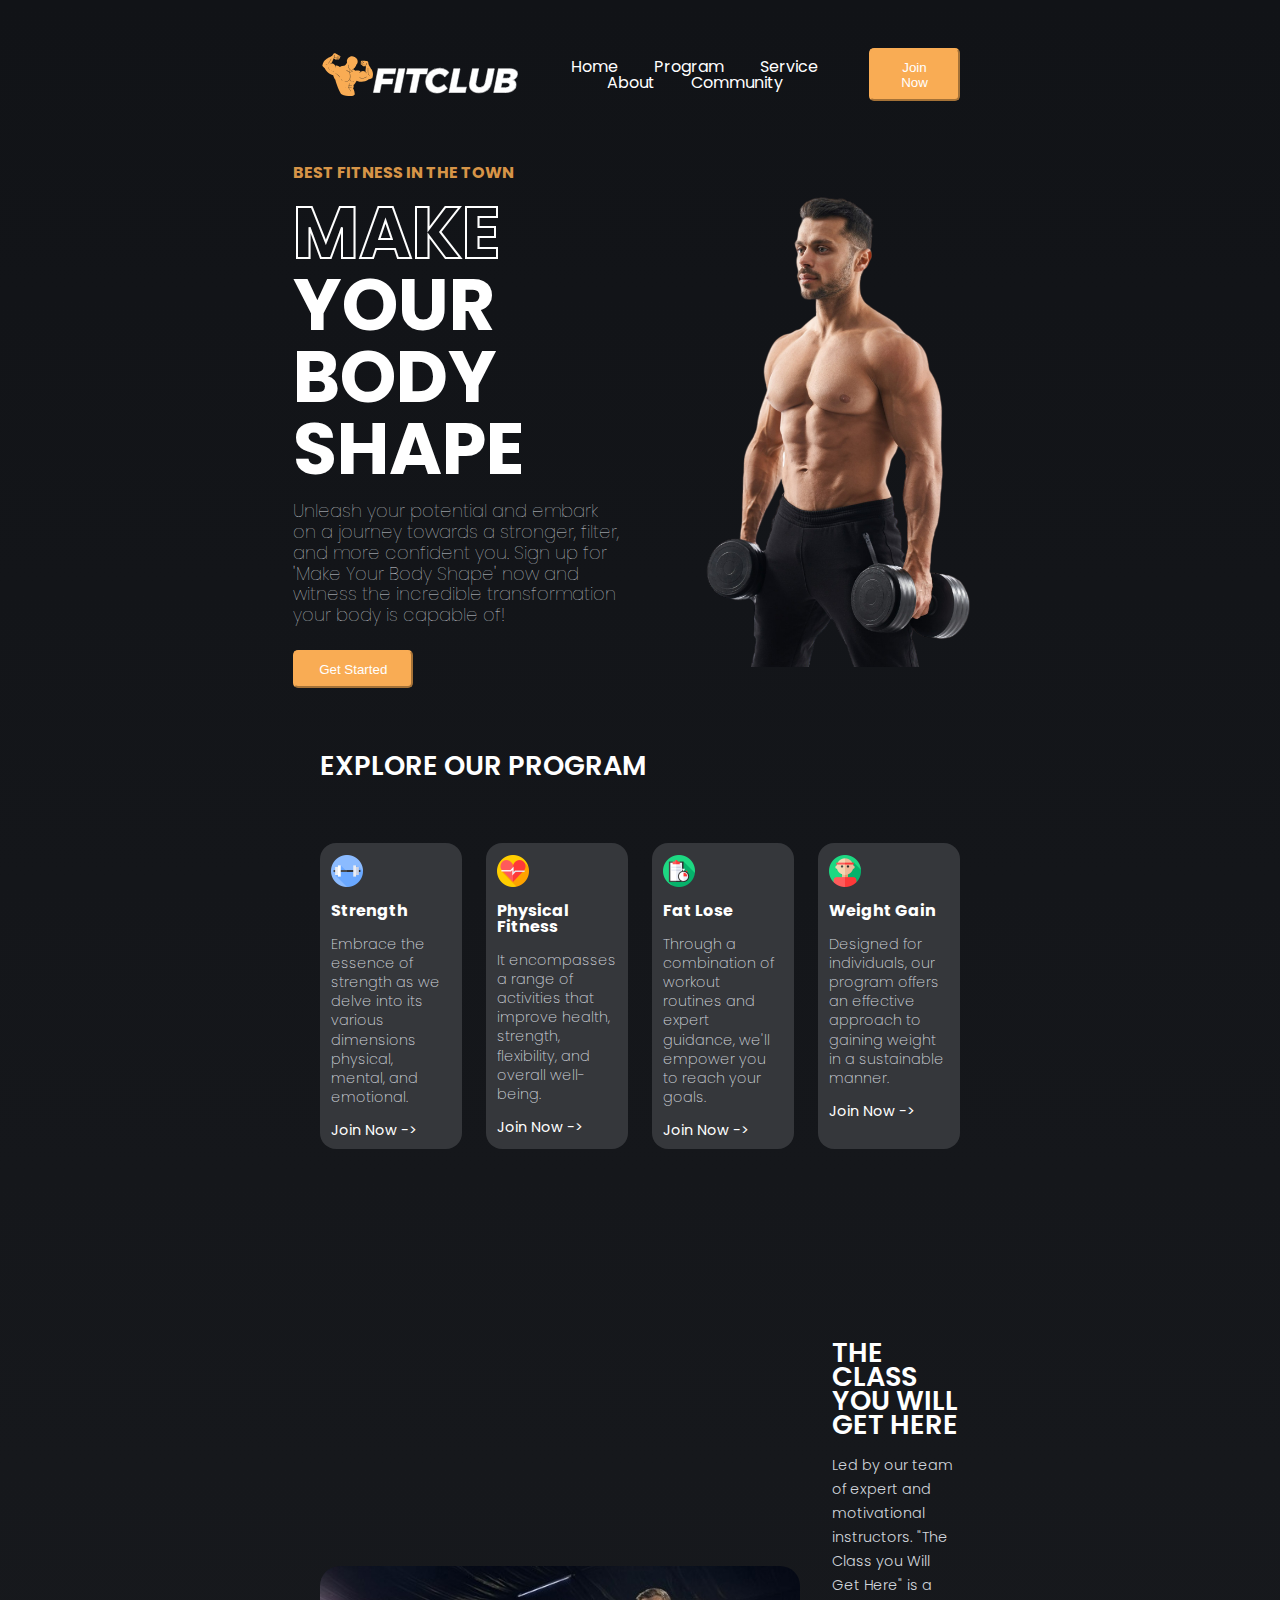
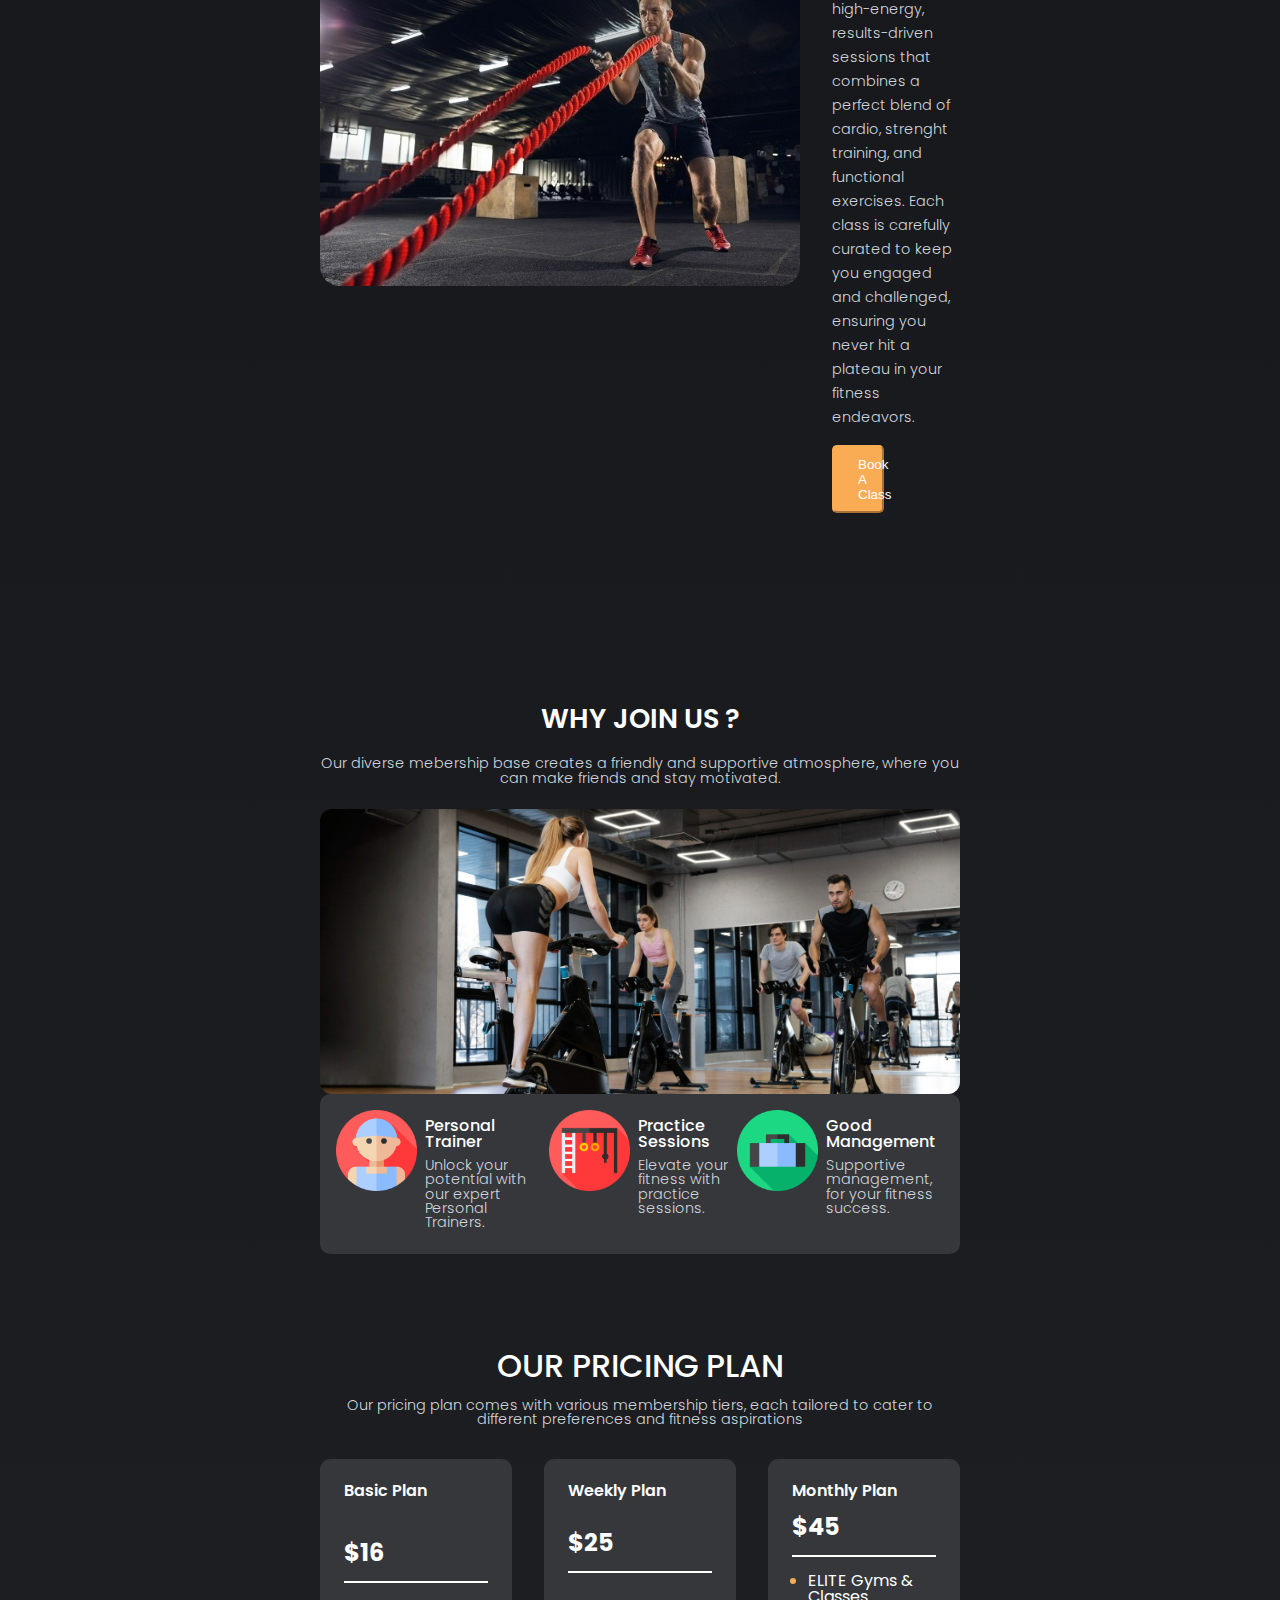
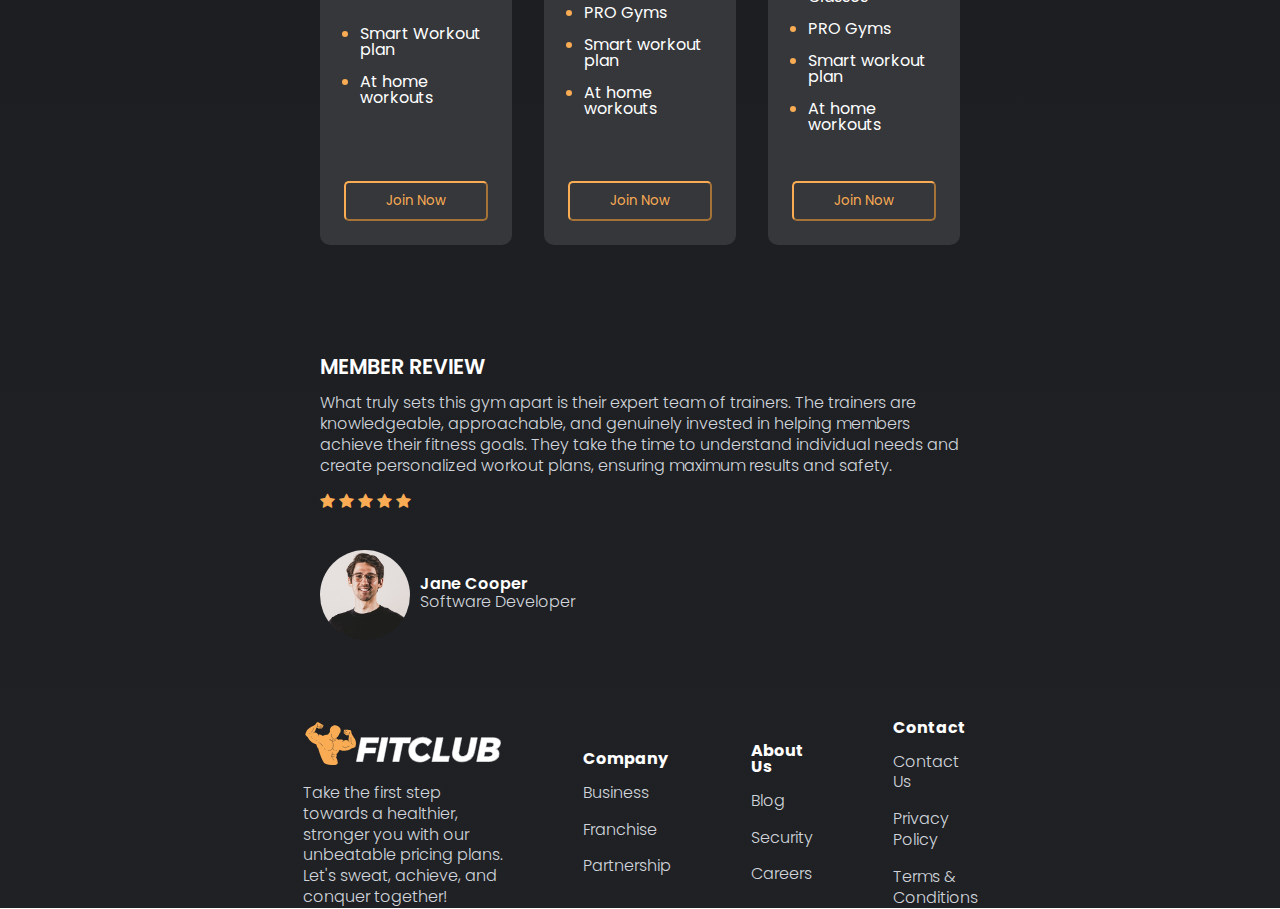
==== commit aebc4398: "Finalizando" ====
--- a/index.html
+++ b/index.html
@@ -99,7 +99,7 @@
             <div class="conteudo__secao__3__texto">
                 <p class="conteudo__terciario__titulo">THE CLASS YOU WILL GET HERE</p>
                 <p class="conteudo__terciario__texto">Led by our team of expert and motivational instructors. "The Class you Will Get Here" is a high-energy, results-driven sessions that combines a perfect blend of cardio, strenght training, and functional exercises. Each class is carefully curated to keep you engaged and challenged, ensuring you never hit a plateau in your fitness endeavors.</p>
-                <button class="botao secao">Book A Class</button>
+                <button class="botao__secao__3">Book A Class</button>
             </div>
 
         </section>
--- a/style.css
+++ b/style.css
@@ -443,3 +443,18 @@
     line-height: 1.5rem;
 }
 
+.botao__secao__3 {
+    background:var(--d);
+    padding: 0.6rem 1.5rem;
+    color: var(--b);
+
+    border-radius: 5px;
+    border-color: var(--d);
+    box-shadow: none;
+    margin-right: 60%;
+}
+
+.botao__secao__3:hover {
+    background: var(--c);
+    cursor: pointer;
+}